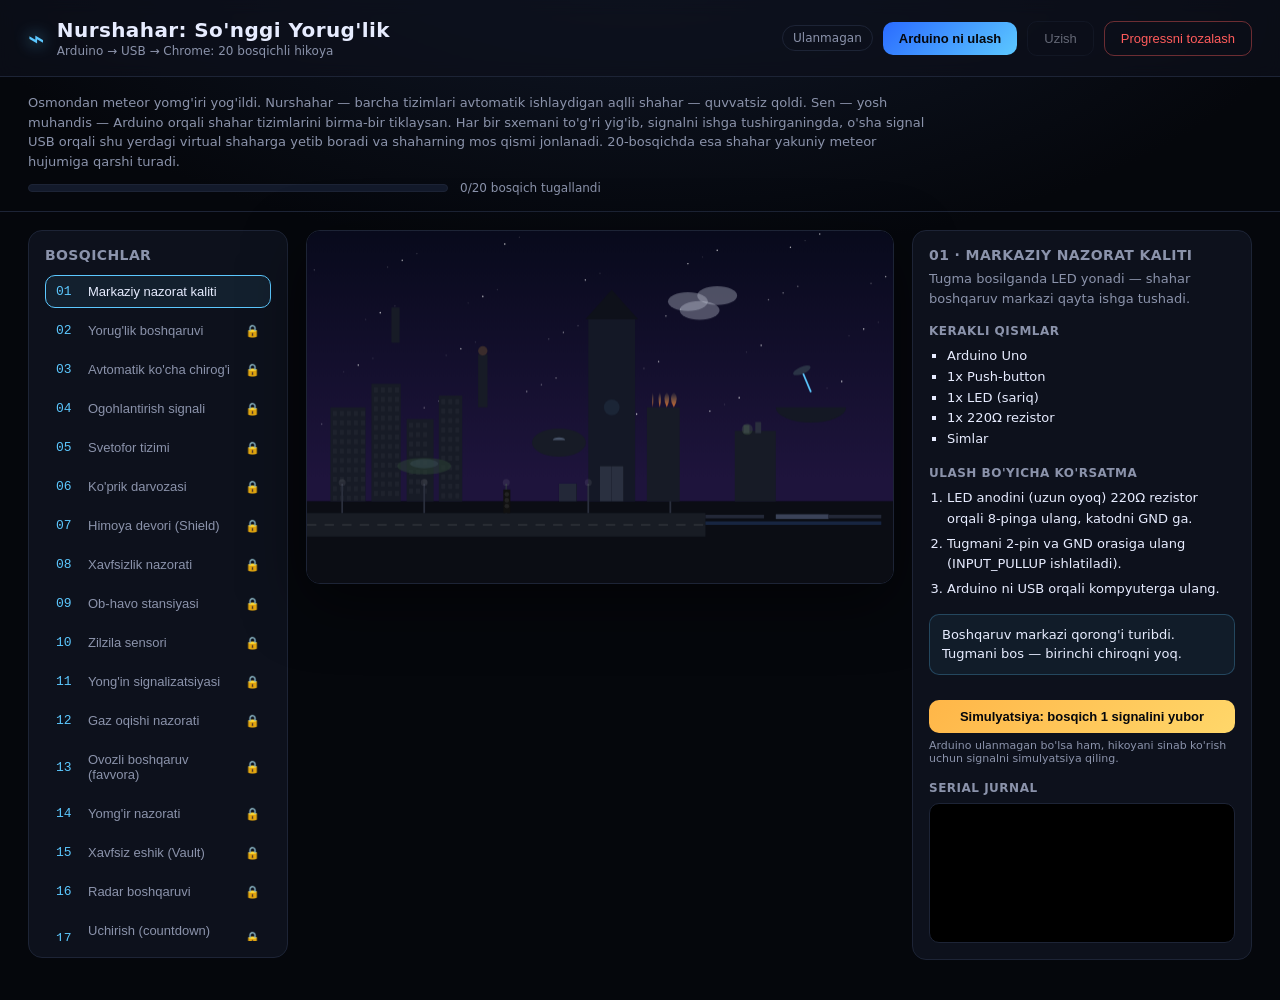
==== web/index.html @ ad4b050e "Add Nurshahar: 20-stage Arduino-to-Chrome story game system Build a Web Serial + Canvas web app that" ====
<!doctype html>
<html lang="uz">
<head>
  <meta charset="UTF-8" />
  <meta name="viewport" content="width=device-width, initial-scale=1.0" />
  <title>Nurshahar — Arduino orqali shaharni qutqar</title>
  <link rel="stylesheet" href="styles.css" />
  <link rel="icon" href="data:image/svg+xml,<svg xmlns=%22http://www.w3.org/2000/svg%22 viewBox=%220 0 100 100%22><text y=%22.9em%22 font-size=%2290%22>⌁</text></svg>" />
</head>
<body>
  <div id="toast"></div>

  <header class="topbar">
    <div class="brand">
      <span class="brand-mark">⌁</span>
      <div>
        <h1 id="story-title">Nurshahar</h1>
        <p class="brand-sub">Arduino → USB → Chrome: 20 bosqichli hikoya</p>
      </div>
    </div>
    <div class="conn-controls">
      <span id="conn-status" class="status status-disconnected">Ulanmagan</span>
      <button id="connect-btn" class="btn btn-primary">Arduino ni ulash</button>
      <button id="disconnect-btn" class="btn btn-ghost" disabled>Uzish</button>
      <button id="reset-btn" class="btn btn-ghost btn-danger">Progressni tozalash</button>
    </div>
  </header>

  <section class="story-banner">
    <p id="story-intro"></p>
    <div class="progress-wrap">
      <div class="progress-track"><div id="progress-bar" class="progress-fill"></div></div>
      <span id="progress-label" class="progress-label">0/20 bosqich tugallandi</span>
    </div>
  </section>

  <main class="layout">
    <aside class="stage-panel">
      <h2 class="panel-title">Bosqichlar</h2>
      <div id="stage-list" class="stage-list"></div>
    </aside>

    <section class="city-panel">
      <canvas id="city-canvas" width="1000" height="600"></canvas>
    </section>

    <aside class="detail-panel">
      <h2 id="stage-title" class="panel-title"></h2>
      <p id="stage-subtitle" class="stage-subtitle"></p>

      <h3 class="section-label">Kerakli qismlar</h3>
      <ul id="stage-components" class="chip-list"></ul>

      <h3 class="section-label">Ulash bo'yicha ko'rsatma</h3>
      <ol id="stage-wiring" class="wiring-list"></ol>

      <p id="stage-intro" class="stage-story"></p>

      <button id="simulate-btn" class="btn btn-secondary">Simulyatsiya</button>
      <p class="sim-hint">Arduino ulanmagan bo'lsa ham, hikoyani sinab ko'rish uchun signalni simulyatsiya qiling.</p>

      <h3 class="section-label">Serial jurnal</h3>
      <div id="serial-log" class="serial-log"></div>
    </aside>
  </main>

  <script type="module" src="src/main.js"></script>
</body>
</html>
---- web/styles.css ----
:root {
  --bg: #05070c;
  --panel: #0d111c;
  --panel-border: #1d2436;
  --text: #e7ecff;
  --text-dim: #8b93ab;
  --accent: #5cc8ff;
  --accent-2: #ffd76a;
  --success: #4ee08b;
  --danger: #ff5c5c;
  --radius: 14px;
  font-family: 'Segoe UI', 'Inter', system-ui, sans-serif;
}

* { box-sizing: border-box; }

body {
  margin: 0;
  background: radial-gradient(1200px 600px at 50% -10%, #121a2c 0%, var(--bg) 60%);
  color: var(--text);
  min-height: 100vh;
}

.topbar {
  display: flex;
  align-items: center;
  justify-content: space-between;
  padding: 18px 28px;
  border-bottom: 1px solid var(--panel-border);
  background: rgba(13, 17, 28, 0.7);
  backdrop-filter: blur(8px);
  position: sticky;
  top: 0;
  z-index: 20;
}

.brand { display: flex; align-items: center; gap: 12px; }
.brand-mark {
  font-size: 28px;
  color: var(--accent);
  text-shadow: 0 0 16px var(--accent);
}
.brand h1 { margin: 0; font-size: 20px; letter-spacing: 0.4px; }
.brand-sub { margin: 2px 0 0; font-size: 12px; color: var(--text-dim); }

.conn-controls { display: flex; align-items: center; gap: 10px; }

.status {
  font-size: 12px;
  padding: 5px 10px;
  border-radius: 999px;
  border: 1px solid var(--panel-border);
}
.status-connected { color: var(--success); border-color: var(--success); }
.status-disconnected { color: var(--text-dim); }
.status-error { color: var(--danger); border-color: var(--danger); }

.btn {
  border: 1px solid var(--panel-border);
  background: #131a2b;
  color: var(--text);
  padding: 9px 16px;
  border-radius: 10px;
  font-size: 13px;
  cursor: pointer;
  transition: transform 0.12s ease, box-shadow 0.12s ease, background 0.12s ease;
}
.btn:hover:not(:disabled) { transform: translateY(-1px); box-shadow: 0 6px 18px rgba(0,0,0,0.35); }
.btn:disabled { opacity: 0.4; cursor: not-allowed; }
.btn-primary { background: linear-gradient(135deg, #2a6bff, #5cc8ff); border: none; color: #05070c; font-weight: 600; }
.btn-secondary { background: linear-gradient(135deg, #ffb648, #ffd76a); border: none; color: #05070c; font-weight: 600; width: 100%; margin-top: 12px; }
.btn-ghost { background: transparent; }
.btn-danger { color: var(--danger); border-color: rgba(255,92,92,0.4); }

.story-banner {
  padding: 16px 28px;
  border-bottom: 1px solid var(--panel-border);
}
.story-banner p { margin: 0 0 10px; color: var(--text-dim); font-size: 13px; max-width: 900px; line-height: 1.5; }

.progress-wrap { display: flex; align-items: center; gap: 12px; }
.progress-track {
  flex: 1;
  max-width: 420px;
  height: 8px;
  background: #131a2b;
  border-radius: 999px;
  overflow: hidden;
  border: 1px solid var(--panel-border);
}
.progress-fill {
  height: 100%;
  width: 0%;
  background: linear-gradient(90deg, var(--accent), var(--success));
  transition: width 0.4s ease;
}
.progress-label { font-size: 12px; color: var(--text-dim); white-space: nowrap; }

.layout {
  display: grid;
  grid-template-columns: 260px 1fr 340px;
  gap: 18px;
  padding: 18px 28px 40px;
  align-items: start;
}

@media (max-width: 1100px) {
  .layout { grid-template-columns: 1fr; }
}

.stage-panel, .detail-panel {
  background: var(--panel);
  border: 1px solid var(--panel-border);
  border-radius: var(--radius);
  padding: 16px;
}

.panel-title { margin: 0 0 12px; font-size: 14px; letter-spacing: 0.4px; color: var(--text-dim); text-transform: uppercase; }

.stage-list { display: flex; flex-direction: column; gap: 6px; max-height: 74vh; overflow-y: auto; }
.stage-item {
  display: flex;
  align-items: center;
  gap: 10px;
  width: 100%;
  text-align: left;
  background: transparent;
  border: 1px solid transparent;
  border-radius: 10px;
  padding: 8px 10px;
  color: var(--text);
  cursor: pointer;
  font-size: 13px;
}
.stage-item:hover:not(:disabled) { background: #131a2b; }
.stage-item.is-current { border-color: var(--accent); background: rgba(92,200,255,0.08); }
.stage-item.is-complete .stage-num { color: var(--success); }
.stage-item.is-locked { color: var(--text-dim); cursor: not-allowed; }
.stage-num { font-family: monospace; color: var(--accent); width: 22px; }
.stage-name { flex: 1; }
.stage-mark { font-size: 12px; }

.city-panel {
  background: #000;
  border: 1px solid var(--panel-border);
  border-radius: var(--radius);
  overflow: hidden;
  box-shadow: 0 20px 60px rgba(0,0,0,0.5);
}
#city-canvas { width: 100%; display: block; }

.stage-subtitle { color: var(--text-dim); font-size: 13px; line-height: 1.5; margin-top: -6px; }
.section-label { font-size: 12px; text-transform: uppercase; letter-spacing: 0.5px; color: var(--text-dim); margin: 16px 0 8px; }

.chip-list, .wiring-list { margin: 0; padding-left: 18px; font-size: 13px; line-height: 1.6; color: var(--text); }
.chip-list { padding-left: 18px; list-style: square; color: var(--accent); }
.chip-list li { color: var(--text); }
.wiring-list li { margin-bottom: 4px; }

.stage-story {
  margin-top: 14px;
  padding: 10px 12px;
  background: rgba(92,200,255,0.06);
  border: 1px solid rgba(92,200,255,0.25);
  border-radius: 10px;
  font-size: 13px;
  line-height: 1.5;
}

.sim-hint { font-size: 11px; color: var(--text-dim); margin-top: 6px; }

.serial-log {
  margin-top: 8px;
  height: 140px;
  overflow-y: auto;
  background: #000;
  border: 1px solid var(--panel-border);
  border-radius: 10px;
  padding: 8px 10px;
  font-family: 'SFMono-Regular', Consolas, monospace;
  font-size: 11px;
  color: #7fe0a0;
}
.log-line { white-space: pre-wrap; word-break: break-all; }

#toast {
  position: fixed;
  top: 16px;
  right: 16px;
  z-index: 100;
  display: flex;
  flex-direction: column;
  gap: 8px;
  max-width: 340px;
}
.toast-msg {
  background: var(--panel);
  border: 1px solid var(--panel-border);
  border-left: 4px solid var(--accent);
  padding: 12px 14px;
  border-radius: 10px;
  font-size: 13px;
  opacity: 0;
  transform: translateX(20px);
  transition: opacity 0.3s ease, transform 0.3s ease;
  box-shadow: 0 10px 30px rgba(0,0,0,0.4);
}
.toast-msg.show { opacity: 1; transform: translateX(0); }
.toast-success { border-left-color: var(--success); }
.toast-error { border-left-color: var(--danger); }
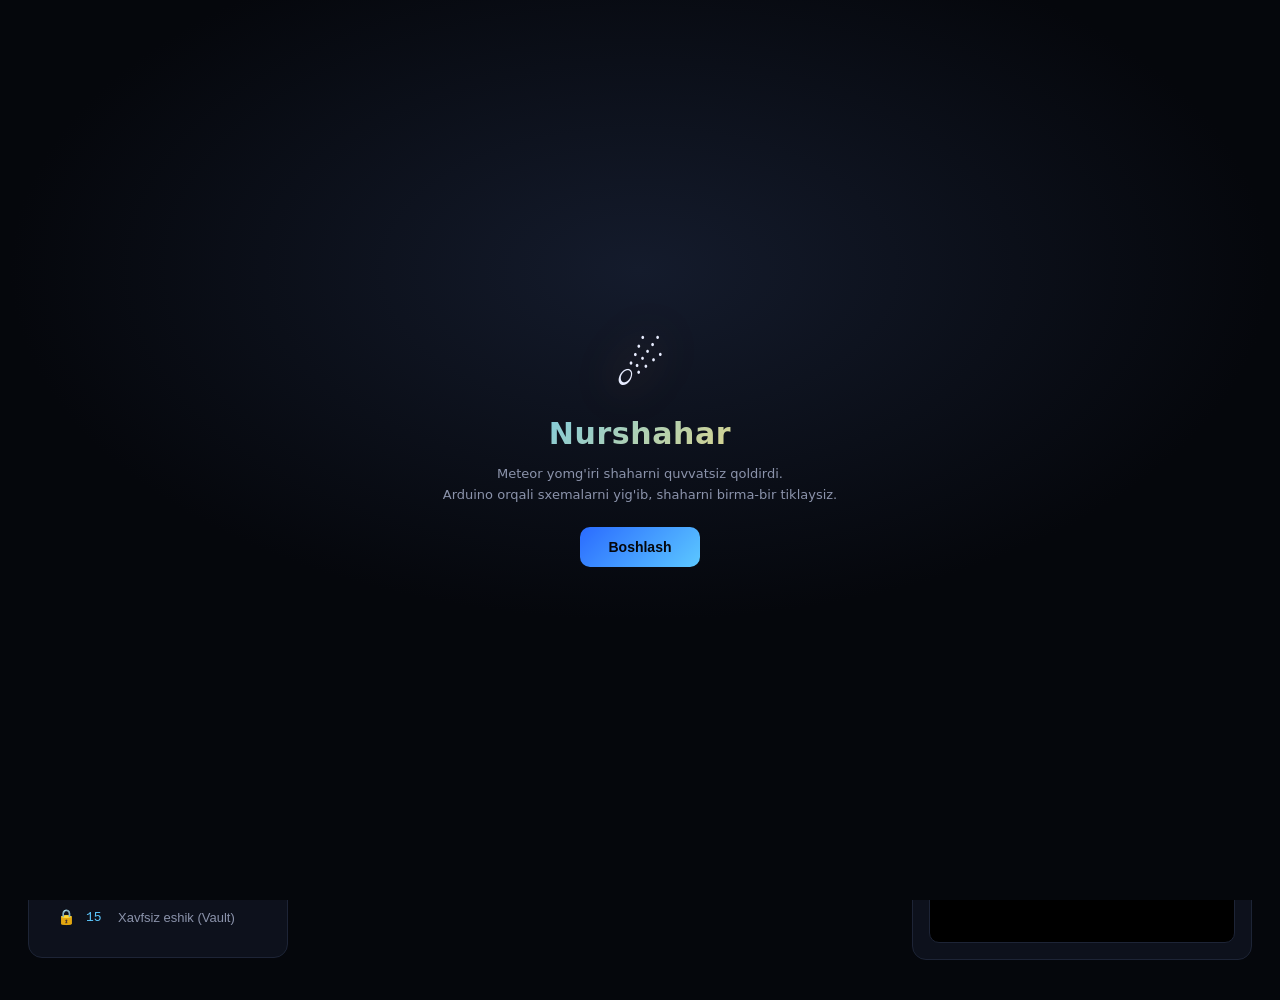
==== commit 0dc6dd7c: "Make the game feel premium: cinematic camera, sound, eased motion Add a synthesized Web Audio engine" ====
--- a/web/index.html
+++ b/web/index.html
@@ -20,6 +20,7 @@
     </div>
     <div class="conn-controls">
       <span id="conn-status" class="status status-disconnected">Ulanmagan</span>
+      <button id="mute-btn" class="btn btn-ghost" title="Ovozni yoqish/o'chirish">🔊</button>
       <button id="connect-btn" class="btn btn-primary">Arduino ni ulash</button>
       <button id="disconnect-btn" class="btn btn-ghost" disabled>Uzish</button>
       <button id="reset-btn" class="btn btn-ghost btn-danger">Progressni tozalash</button>
@@ -42,6 +43,7 @@
 
     <section class="city-panel">
       <canvas id="city-canvas" width="1000" height="600"></canvas>
+      <div id="cinematic-layer" class="cinematic-layer"></div>
     </section>
 
     <aside class="detail-panel">
@@ -64,6 +66,15 @@
     </aside>
   </main>
 
+  <div id="splash" class="splash">
+    <div class="splash-inner">
+      <div class="splash-meteor">☄️</div>
+      <h2>Nurshahar</h2>
+      <p>Meteor yomg'iri shaharni quvvatsiz qoldirdi.<br />Arduino orqali sxemalarni yig'ib, shaharni birma-bir tiklaysiz.</p>
+      <button id="splash-start" class="btn btn-primary btn-splash">Boshlash</button>
+    </div>
+  </div>
+
   <script type="module" src="src/main.js"></script>
 </body>
 </html>
--- a/web/styles.css
+++ b/web/styles.css
@@ -141,6 +141,7 @@
 .stage-mark { font-size: 12px; }
 
 .city-panel {
+  position: relative;
   background: #000;
   border: 1px solid var(--panel-border);
   border-radius: var(--radius);
@@ -148,6 +149,75 @@
   box-shadow: 0 20px 60px rgba(0,0,0,0.5);
 }
 #city-canvas { width: 100%; display: block; }
+
+.cinematic-layer {
+  position: absolute;
+  inset: 0;
+  pointer-events: none;
+  display: flex;
+  align-items: flex-end;
+  justify-content: center;
+  padding: 24px;
+}
+
+.cine-banner {
+  display: flex;
+  align-items: center;
+  gap: 14px;
+  max-width: 90%;
+  background: rgba(8, 12, 20, 0.82);
+  backdrop-filter: blur(10px);
+  border: 1px solid rgba(92, 200, 255, 0.35);
+  border-radius: 14px;
+  padding: 14px 20px;
+  box-shadow: 0 20px 50px rgba(0,0,0,0.5), 0 0 30px rgba(92,200,255,0.15);
+  opacity: 0;
+  transform: translateY(24px) scale(0.96);
+  transition: opacity 0.45s ease, transform 0.45s cubic-bezier(0.2, 0.8, 0.2, 1);
+}
+.cine-banner.show { opacity: 1; transform: translateY(0) scale(1); }
+.cine-icon { font-size: 34px; line-height: 1; filter: drop-shadow(0 0 10px rgba(92,200,255,0.6)); }
+.cine-kicker { font-size: 11px; text-transform: uppercase; letter-spacing: 0.6px; color: var(--accent); margin-bottom: 2px; }
+.cine-title { font-size: 16px; font-weight: 600; margin-bottom: 2px; }
+.cine-desc { font-size: 12px; color: var(--text-dim); max-width: 480px; }
+
+.stage-icon { font-size: 15px; width: 20px; text-align: center; }
+
+.splash {
+  position: fixed;
+  inset: 0;
+  z-index: 200;
+  display: flex;
+  align-items: center;
+  justify-content: center;
+  background: radial-gradient(900px 500px at 50% 30%, #141b2c 0%, #05070c 70%);
+  transition: opacity 0.6s ease;
+}
+.splash.hidden { opacity: 0; pointer-events: none; }
+.splash-inner { text-align: center; max-width: 480px; padding: 20px; }
+.splash-meteor {
+  font-size: 56px;
+  display: inline-block;
+  animation: meteor-fall 1.8s ease-in-out infinite;
+  filter: drop-shadow(0 0 20px rgba(255,140,70,0.6));
+}
+@keyframes meteor-fall {
+  0% { transform: translate(-40px, -40px) rotate(-20deg); opacity: 0; }
+  30% { opacity: 1; }
+  60% { transform: translate(0, 0) rotate(0deg); }
+  100% { transform: translate(10px, 6px) rotate(6deg); opacity: 0.85; }
+}
+.splash-inner h2 {
+  margin: 18px 0 10px;
+  font-size: 30px;
+  letter-spacing: 0.6px;
+  background: linear-gradient(135deg, var(--accent), var(--accent-2));
+  -webkit-background-clip: text;
+  background-clip: text;
+  color: transparent;
+}
+.splash-inner p { color: var(--text-dim); font-size: 13px; line-height: 1.6; margin-bottom: 22px; }
+.btn-splash { padding: 12px 28px; font-size: 14px; }
 
 .stage-subtitle { color: var(--text-dim); font-size: 13px; line-height: 1.5; margin-top: -6px; }
 .section-label { font-size: 12px; text-transform: uppercase; letter-spacing: 0.5px; color: var(--text-dim); margin: 16px 0 8px; }
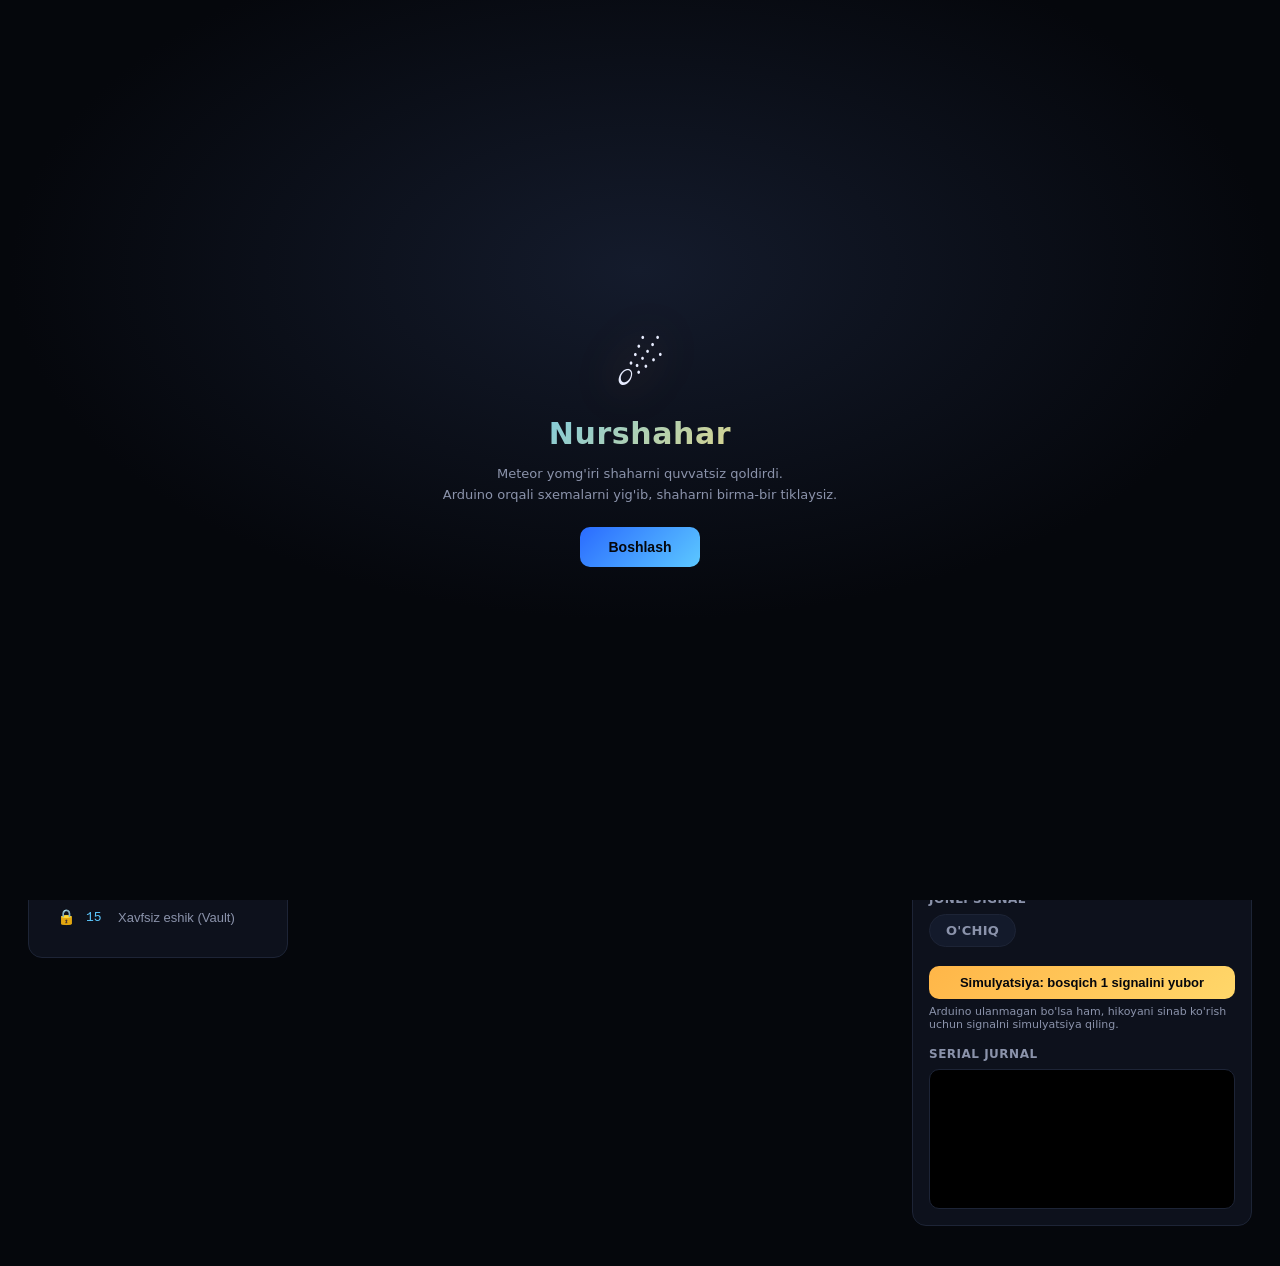
==== commit 7c4b03e2: "Add live sensor dashboards and real wiring diagrams per stage Replace text-only wiring instructions " ====
--- a/web/index.html
+++ b/web/index.html
@@ -53,10 +53,14 @@
       <h3 class="section-label">Kerakli qismlar</h3>
       <ul id="stage-components" class="chip-list"></ul>
 
-      <h3 class="section-label">Ulash bo'yicha ko'rsatma</h3>
+      <h3 class="section-label">Ulash sxemasi</h3>
+      <canvas id="wiring-diagram" width="480" height="300"></canvas>
       <ol id="stage-wiring" class="wiring-list"></ol>
 
       <p id="stage-intro" class="stage-story"></p>
+
+      <h3 class="section-label">Jonli signal</h3>
+      <div id="live-dashboard" class="live-dashboard"></div>
 
       <button id="simulate-btn" class="btn btn-secondary">Simulyatsiya</button>
       <p class="sim-hint">Arduino ulanmagan bo'lsa ham, hikoyani sinab ko'rish uchun signalni simulyatsiya qiling.</p>
--- a/web/styles.css
+++ b/web/styles.css
@@ -239,6 +239,66 @@
 
 .sim-hint { font-size: 11px; color: var(--text-dim); margin-top: 6px; }
 
+.dash-empty { font-size: 12px; color: var(--text-dim); margin: 0; }
+
+.dash-analog { display: flex; flex-direction: column; gap: 8px; }
+.dash-readout { font-family: 'SFMono-Regular', Consolas, monospace; font-size: 26px; font-weight: 700; color: var(--accent); }
+.dash-unit { font-size: 13px; color: var(--text-dim); margin-left: 4px; }
+#dash-spark { width: 100%; height: 46px; display: block; background: #000; border-radius: 8px; border: 1px solid var(--panel-border); }
+.dash-range-track { position: relative; height: 6px; background: #131a2b; border-radius: 999px; overflow: visible; border: 1px solid var(--panel-border); }
+.dash-range-fill { height: 100%; width: 0%; border-radius: 999px; background: linear-gradient(90deg,#5cc8ff,#4ee08b); transition: width 0.2s ease, background 0.2s ease; }
+.dash-range-marker { position: absolute; top: 50%; left: 0%; width: 10px; height: 10px; border-radius: 50%; background: #fff; box-shadow: 0 0 8px rgba(255,255,255,0.7); transform: translate(-50%, -50%); transition: left 0.2s ease; }
+.dash-range-labels { display: flex; justify-content: space-between; font-size: 10px; color: var(--text-dim); }
+
+.dash-bool { display: flex; }
+.dash-pill {
+  padding: 8px 16px;
+  border-radius: 999px;
+  font-size: 13px;
+  font-weight: 600;
+  letter-spacing: 0.3px;
+  border: 1px solid var(--panel-border);
+  transition: all 0.25s ease;
+}
+.dash-pill-off { background: #131a2b; color: var(--text-dim); }
+.dash-pill-on { background: rgba(78,224,139,0.15); color: var(--success); border-color: var(--success); box-shadow: 0 0 16px rgba(78,224,139,0.25); }
+.dash-pill-danger { background: rgba(255,92,92,0.15); color: var(--danger); border-color: var(--danger); box-shadow: 0 0 16px rgba(255,92,92,0.3); }
+
+.dash-enum { display: flex; gap: 10px; }
+.dash-enum-dot { display: flex; align-items: center; gap: 6px; font-size: 12px; color: var(--text-dim); opacity: 0.5; transition: opacity 0.25s ease; }
+.dash-enum-dot span { width: 12px; height: 12px; border-radius: 50%; background: var(--dot-color); display: inline-block; }
+.dash-enum-dot.active { opacity: 1; color: var(--text); }
+.dash-enum-dot.active span { box-shadow: 0 0 10px var(--dot-color); }
+
+.dash-event { display: flex; flex-direction: column; gap: 8px; }
+.dash-pulse {
+  align-self: flex-start;
+  padding: 8px 16px;
+  border-radius: 999px;
+  background: #131a2b;
+  border: 1px solid var(--panel-border);
+  font-size: 12px;
+  color: var(--text-dim);
+}
+.dash-pulse.pulse-anim { animation: dash-pulse 0.6s ease; }
+@keyframes dash-pulse {
+  0% { box-shadow: 0 0 0 0 rgba(92,200,255,0.6); border-color: var(--accent); color: var(--accent); }
+  100% { box-shadow: 0 0 0 14px rgba(92,200,255,0); border-color: var(--panel-border); color: var(--text-dim); }
+}
+.dash-chips { display: flex; flex-wrap: wrap; gap: 6px; }
+.dash-chip {
+  font-family: 'SFMono-Regular', Consolas, monospace;
+  font-size: 10px;
+  padding: 3px 8px;
+  border-radius: 6px;
+  background: rgba(92,200,255,0.1);
+  color: var(--accent);
+  border: 1px solid rgba(92,200,255,0.25);
+}
+
+#wiring-diagram { width: 100%; display: block; background: #05070c; border-radius: 10px; border: 1px solid var(--panel-border); margin-bottom: 10px; }
+.live-dashboard { min-height: 40px; }
+
 .serial-log {
   margin-top: 8px;
   height: 140px;
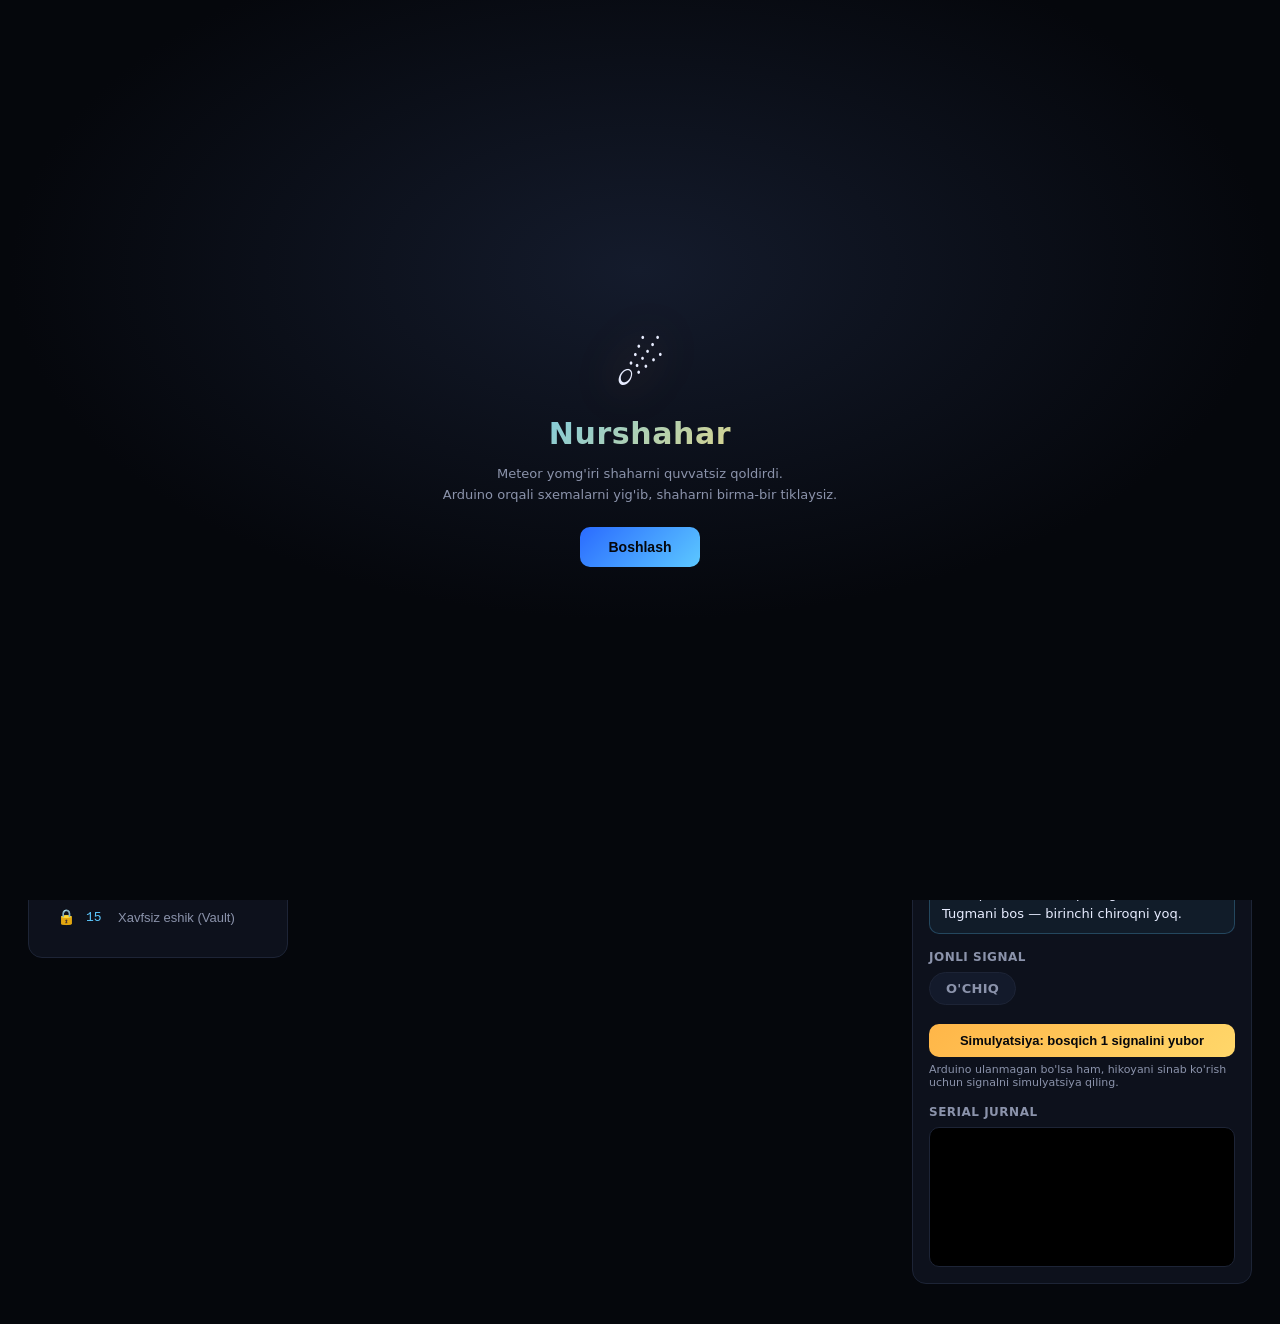
==== commit 02b5fb15: "Add goal/timer star scoring and a mentor character Turn "wait for the threshold" into an actual time" ====
--- a/web/index.html
+++ b/web/index.html
@@ -32,6 +32,7 @@
     <div class="progress-wrap">
       <div class="progress-track"><div id="progress-bar" class="progress-fill"></div></div>
       <span id="progress-label" class="progress-label">0/20 bosqich tugallandi</span>
+      <span id="stars-total" class="stars-total">★ 0/60</span>
     </div>
   </section>
 
@@ -44,11 +45,21 @@
     <section class="city-panel">
       <canvas id="city-canvas" width="1000" height="600"></canvas>
       <div id="cinematic-layer" class="cinematic-layer"></div>
+      <div id="mentor" class="mentor"></div>
     </section>
 
     <aside class="detail-panel">
       <h2 id="stage-title" class="panel-title"></h2>
       <p id="stage-subtitle" class="stage-subtitle"></p>
+
+      <div class="challenge-bar">
+        <p id="challenge-goal" class="challenge-goal"></p>
+        <span id="challenge-timer" class="challenge-timer"></span>
+      </div>
+      <div id="challenge-hold" class="challenge-hold" hidden>
+        <div class="hold-track"><div id="hold-fill" class="hold-fill"></div></div>
+        <span id="hold-label" class="hold-label"></span>
+      </div>
 
       <h3 class="section-label">Kerakli qismlar</h3>
       <ul id="stage-components" class="chip-list"></ul>
--- a/web/styles.css
+++ b/web/styles.css
@@ -95,6 +95,7 @@
   transition: width 0.4s ease;
 }
 .progress-label { font-size: 12px; color: var(--text-dim); white-space: nowrap; }
+.stars-total { font-size: 12px; color: var(--accent-2); white-space: nowrap; font-weight: 600; }
 
 .layout {
   display: grid;
@@ -219,7 +220,83 @@
 .splash-inner p { color: var(--text-dim); font-size: 13px; line-height: 1.6; margin-bottom: 22px; }
 .btn-splash { padding: 12px 28px; font-size: 14px; }
 
+.mentor {
+  position: absolute;
+  left: 14px;
+  bottom: 14px;
+  display: flex;
+  align-items: flex-end;
+  gap: 10px;
+  z-index: 15;
+  pointer-events: none;
+}
+.mentor-avatar {
+  pointer-events: auto;
+  width: 44px;
+  height: 44px;
+  border-radius: 50%;
+  border: 2px solid var(--accent);
+  background: radial-gradient(circle at 35% 30%, #1c2740, #0a0e18);
+  font-size: 20px;
+  display: flex;
+  align-items: center;
+  justify-content: center;
+  cursor: pointer;
+  box-shadow: 0 0 16px rgba(92, 200, 255, 0.4);
+  animation: mentor-bob 2.6s ease-in-out infinite;
+  flex-shrink: 0;
+}
+.mentor-avatar.mentor-happy { border-color: var(--success); box-shadow: 0 0 18px rgba(78, 224, 139, 0.5); }
+.mentor-avatar.mentor-alert { border-color: var(--danger); box-shadow: 0 0 18px rgba(255, 92, 92, 0.5); }
+@keyframes mentor-bob {
+  0%, 100% { transform: translateY(0); }
+  50% { transform: translateY(-6px); }
+}
+
+.mentor-bubble {
+  pointer-events: auto;
+  max-width: 240px;
+  background: rgba(8, 12, 20, 0.88);
+  backdrop-filter: blur(8px);
+  border: 1px solid var(--panel-border);
+  border-radius: 12px;
+  padding: 9px 12px;
+  margin-bottom: 8px;
+  transition: opacity 0.25s ease, transform 0.25s ease;
+}
+.mentor-bubble p { margin: 0; font-size: 12px; line-height: 1.45; color: var(--text); }
+.mentor-bubble.mentor-hidden { opacity: 0; transform: translateY(8px) scale(0.9); pointer-events: none; }
+.mentor-bubble.mentor-pop { animation: mentor-pop 0.35s cubic-bezier(0.2, 0.8, 0.2, 1); }
+@keyframes mentor-pop {
+  0% { transform: scale(0.9) translateY(6px); opacity: 0; }
+  100% { transform: scale(1) translateY(0); opacity: 1; }
+}
+
 .stage-subtitle { color: var(--text-dim); font-size: 13px; line-height: 1.5; margin-top: -6px; }
+
+.challenge-bar {
+  display: flex;
+  align-items: center;
+  justify-content: space-between;
+  gap: 10px;
+  background: rgba(255, 215, 106, 0.06);
+  border: 1px solid rgba(255, 215, 106, 0.25);
+  border-radius: 10px;
+  padding: 8px 12px;
+}
+.challenge-goal { margin: 0; font-size: 12px; color: var(--text); flex: 1; }
+.challenge-timer { font-family: 'SFMono-Regular', Consolas, monospace; font-size: 13px; color: var(--accent-2); white-space: nowrap; }
+.challenge-timer-warn { color: var(--danger); animation: challenge-blink 1s ease infinite; }
+.challenge-timer .stars { color: var(--accent-2); letter-spacing: 1px; }
+@keyframes challenge-blink { 0%, 100% { opacity: 1; } 50% { opacity: 0.4; } }
+
+.challenge-hold { display: flex; align-items: center; gap: 8px; margin-top: 6px; }
+.hold-track { flex: 1; height: 6px; background: #131a2b; border-radius: 999px; overflow: hidden; border: 1px solid var(--panel-border); }
+.hold-fill { height: 100%; width: 0%; background: linear-gradient(90deg, var(--accent), var(--success)); transition: width 0.15s linear; }
+.hold-label { font-size: 11px; color: var(--text-dim); white-space: nowrap; }
+
+.stage-stars { color: var(--accent-2); font-size: 11px; letter-spacing: 1px; }
+.cine-stars { color: var(--accent-2); font-size: 12px; letter-spacing: 1px; margin-left: 4px; }
 .section-label { font-size: 12px; text-transform: uppercase; letter-spacing: 0.5px; color: var(--text-dim); margin: 16px 0 8px; }
 
 .chip-list, .wiring-list { margin: 0; padding-left: 18px; font-size: 13px; line-height: 1.6; color: var(--text); }
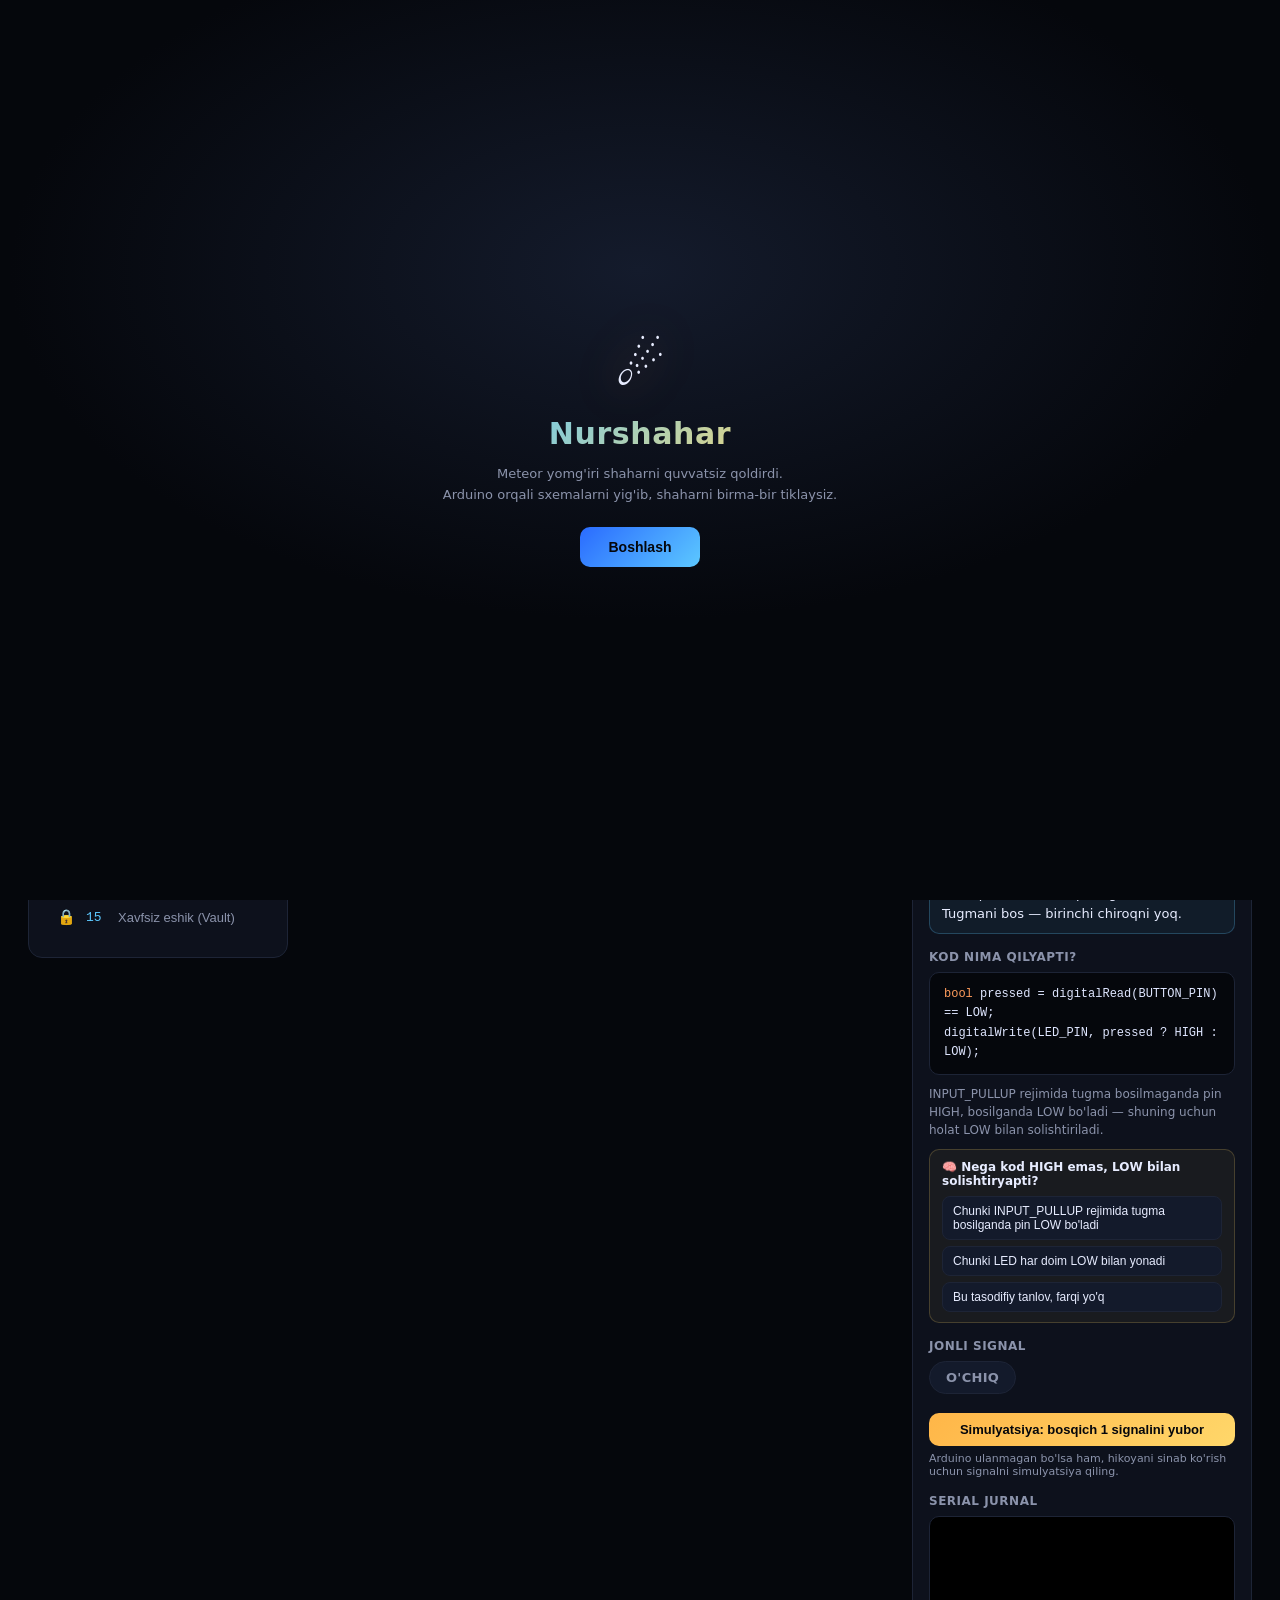
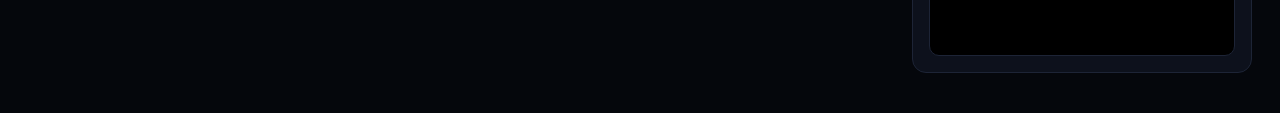
==== commit 207357c1: "Add brand identity, code-literacy panel, and marketing landing page Brand: a hand-drawn SVG mascot (" ====
--- a/web/index.html
+++ b/web/index.html
@@ -12,7 +12,7 @@
 
   <header class="topbar">
     <div class="brand">
-      <span class="brand-mark">⌁</span>
+      <span id="brand-mark" class="brand-mark"></span>
       <div>
         <h1 id="story-title">Nurshahar</h1>
         <p class="brand-sub">Arduino → USB → Chrome: 20 bosqichli hikoya</p>
@@ -70,6 +70,9 @@
 
       <p id="stage-intro" class="stage-story"></p>
 
+      <h3 class="section-label">Kod nima qilyapti?</h3>
+      <div id="code-panel" class="code-panel"></div>
+
       <h3 class="section-label">Jonli signal</h3>
       <div id="live-dashboard" class="live-dashboard"></div>
 
--- a/web/styles.css
+++ b/web/styles.css
@@ -36,10 +36,11 @@
 
 .brand { display: flex; align-items: center; gap: 12px; }
 .brand-mark {
-  font-size: 28px;
-  color: var(--accent);
-  text-shadow: 0 0 16px var(--accent);
-}
+  display: flex;
+  align-items: center;
+  filter: drop-shadow(0 0 8px rgba(92, 200, 255, 0.5));
+}
+.brand-mark .logo-mark { width: 34px; height: auto; }
 .brand h1 { margin: 0; font-size: 20px; letter-spacing: 0.4px; }
 .brand-sub { margin: 2px 0 0; font-size: 12px; color: var(--text-dim); }
 
@@ -237,7 +238,7 @@
   border-radius: 50%;
   border: 2px solid var(--accent);
   background: radial-gradient(circle at 35% 30%, #1c2740, #0a0e18);
-  font-size: 20px;
+  color: var(--accent);
   display: flex;
   align-items: center;
   justify-content: center;
@@ -245,9 +246,11 @@
   box-shadow: 0 0 16px rgba(92, 200, 255, 0.4);
   animation: mentor-bob 2.6s ease-in-out infinite;
   flex-shrink: 0;
-}
-.mentor-avatar.mentor-happy { border-color: var(--success); box-shadow: 0 0 18px rgba(78, 224, 139, 0.5); }
-.mentor-avatar.mentor-alert { border-color: var(--danger); box-shadow: 0 0 18px rgba(255, 92, 92, 0.5); }
+  padding: 0;
+}
+.mentor-avatar .mascot-svg { width: 32px; height: auto; overflow: visible; }
+.mentor-avatar.mentor-happy { color: var(--success); border-color: var(--success); box-shadow: 0 0 18px rgba(78, 224, 139, 0.5); }
+.mentor-avatar.mentor-alert { color: var(--danger); border-color: var(--danger); box-shadow: 0 0 18px rgba(255, 92, 92, 0.5); }
 @keyframes mentor-bob {
   0%, 100% { transform: translateY(0); }
   50% { transform: translateY(-6px); }
@@ -376,6 +379,53 @@
 #wiring-diagram { width: 100%; display: block; background: #05070c; border-radius: 10px; border: 1px solid var(--panel-border); margin-bottom: 10px; }
 .live-dashboard { min-height: 40px; }
 
+.code-panel { display: flex; flex-direction: column; gap: 10px; }
+.code-block {
+  margin: 0;
+  padding: 12px 14px;
+  background: #05070c;
+  border: 1px solid var(--panel-border);
+  border-radius: 10px;
+  white-space: pre-wrap;
+  word-break: break-word;
+  font-family: 'SFMono-Regular', Consolas, monospace;
+  font-size: 12px;
+  line-height: 1.6;
+  color: #dfe6ff;
+}
+.tok-keyword { color: #ff9c5c; }
+.tok-number { color: #8effc1; }
+.tok-string { color: #ffd76a; }
+.tok-comment { color: #6b7690; font-style: italic; }
+.code-explain { margin: 0; font-size: 12px; color: var(--text-dim); line-height: 1.5; }
+
+.code-quiz {
+  background: rgba(255, 215, 106, 0.05);
+  border: 1px solid rgba(255, 215, 106, 0.2);
+  border-radius: 10px;
+  padding: 10px 12px;
+  display: flex;
+  flex-direction: column;
+  gap: 8px;
+}
+.code-quiz-q { margin: 0; font-size: 12px; font-weight: 600; color: var(--text); }
+.code-quiz-options { display: flex; flex-direction: column; gap: 6px; }
+.quiz-opt {
+  text-align: left;
+  background: #131a2b;
+  border: 1px solid var(--panel-border);
+  color: var(--text);
+  border-radius: 8px;
+  padding: 7px 10px;
+  font-size: 12px;
+  cursor: pointer;
+}
+.quiz-opt:hover:not(:disabled) { border-color: var(--accent); }
+.quiz-opt:disabled { cursor: default; opacity: 0.75; }
+.quiz-opt.quiz-correct { border-color: var(--success); background: rgba(78, 224, 139, 0.12); opacity: 1; }
+.quiz-opt.quiz-wrong { border-color: var(--danger); background: rgba(255, 92, 92, 0.12); opacity: 1; }
+.code-quiz-feedback { margin: 0; font-size: 12px; color: var(--accent-2); }
+
 .serial-log {
   margin-top: 8px;
   height: 140px;
